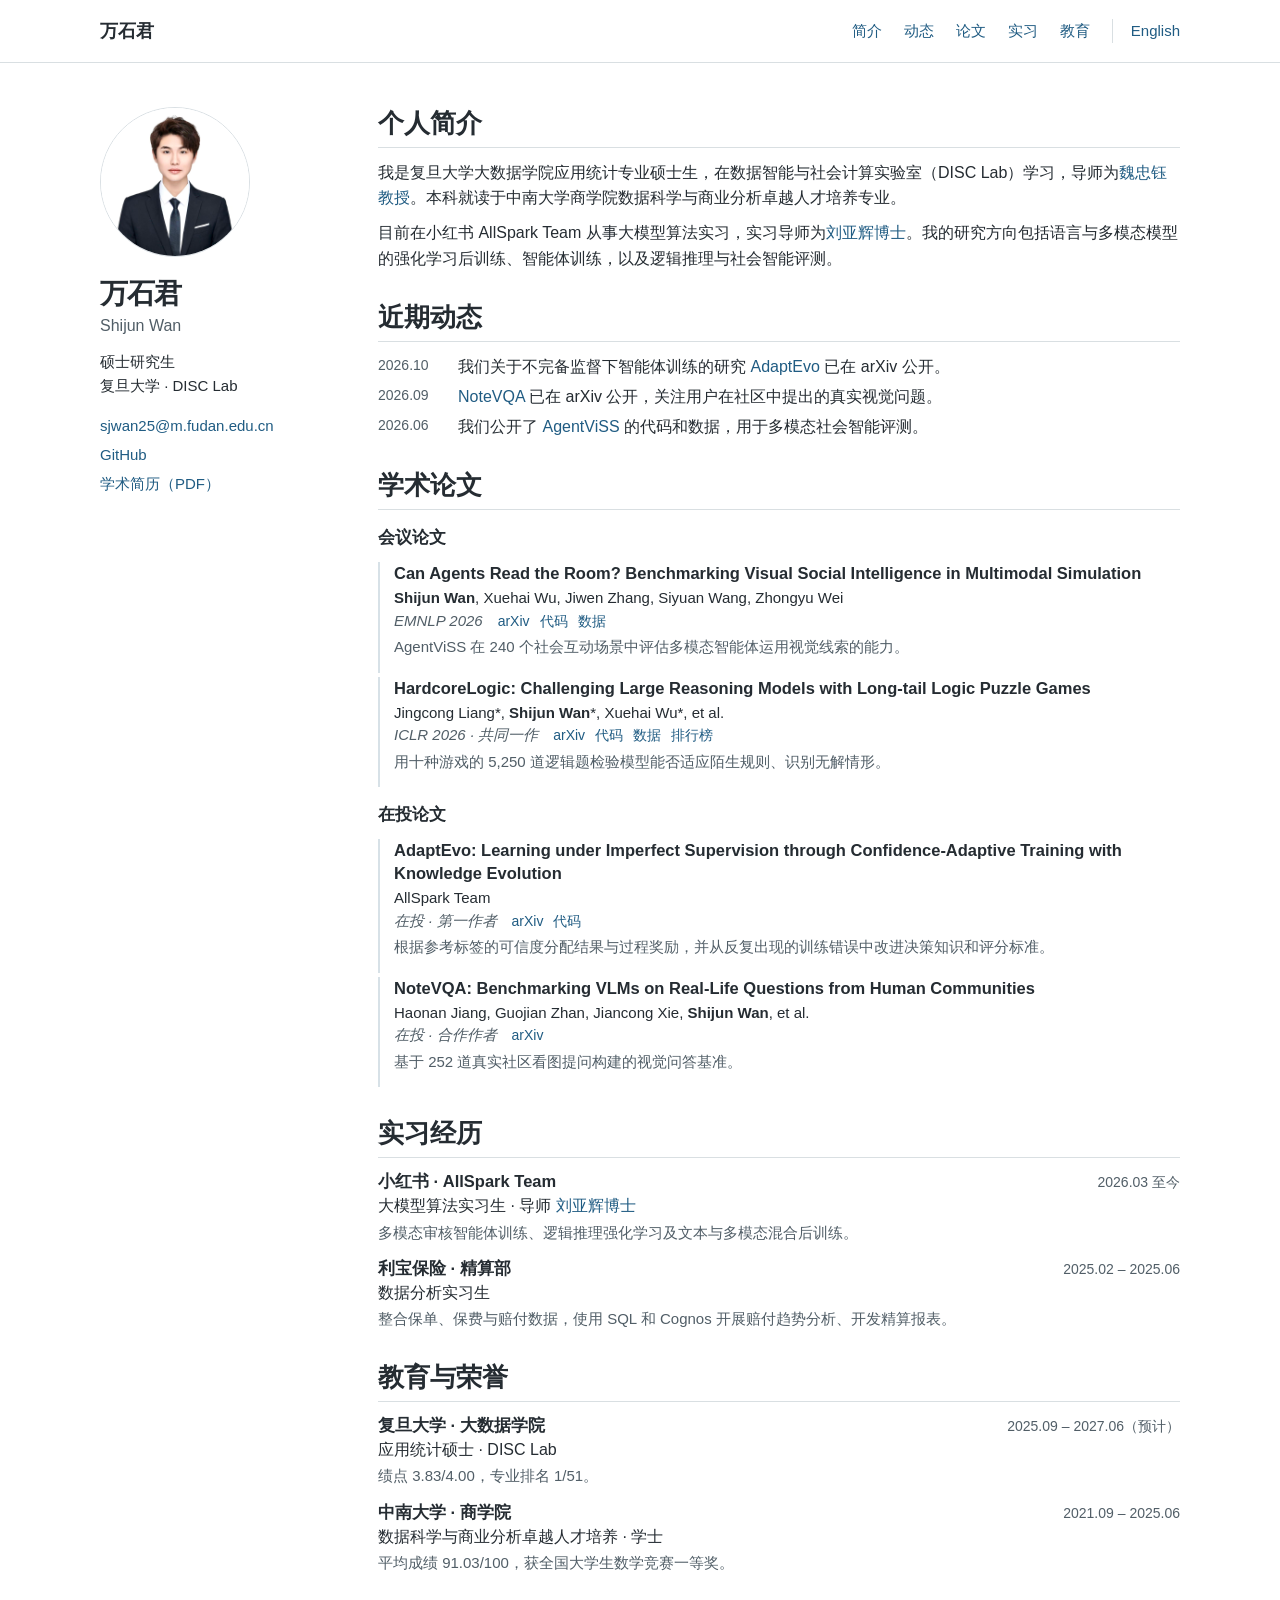
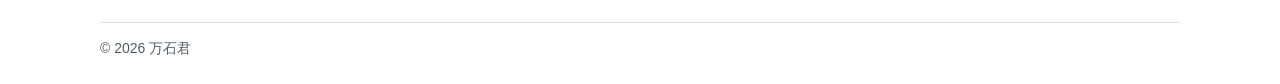
==== zh.html @ ed2e59ae "Publish bilingual academic homepage" ====
<!doctype html>
<html lang="zh-CN"><head><meta charset="utf-8"><meta name="viewport" content="width=device-width,initial-scale=1">
<title>万石君 | 学术主页</title><meta name="description" content="万石君，复旦大学 DISC Lab。研究方向为智能体后训练、多模态学习与逻辑推理。">
<link rel="stylesheet" href="site.css"><link rel="alternate" hreflang="en" href="index.html"><link rel="alternate" hreflang="zh-CN" href="zh.html"></head>
<body><a class="skip" href="#about">跳至正文</a>
<header><div class="top"><a class="home" href="#about">万石君</a><nav aria-label="栏目"><a href="#about">简介</a><a href="#news">动态</a><a href="#research">论文</a><a href="#experience">实习</a><a href="#education">教育</a><a class="lang" lang="en" href="index.html">English</a></nav></div></header>
<div class="layout"><aside aria-label="个人资料">
<img class="portrait" src="portrait.jpg" width="150" height="150" alt="万石君"><div><h1>万石君</h1><div class="other">Shijun Wan</div>
<p>硕士研究生<br>复旦大学 · DISC Lab</p><div class="side-links"><a href="mailto:sjwan25@m.fudan.edu.cn">sjwan25@m.fudan.edu.cn</a><a href="https://github.com/JunsWan">GitHub</a><a href="Shijun-Wan-CV.pdf">学术简历（PDF）</a></div></div></aside>
<main>
<section id="about"><h2>个人简介</h2>
<p>我是复旦大学大数据学院应用统计专业硕士生，在数据智能与社会计算实验室（DISC Lab）学习，导师为<a href="https://scholar.google.com/citations?user=AjLDxxgAAAAJ&amp;hl=en">魏忠钰教授</a>。本科就读于中南大学商学院数据科学与商业分析卓越人才培养专业。</p><p>目前在小红书 AllSpark Team 从事大模型算法实习，实习导师为<a href="https://yhlleo.github.io/">刘亚辉博士</a>。我的研究方向包括语言与多模态模型的强化学习后训练、智能体训练，以及逻辑推理与社会智能评测。</p>
</section>
<section id="news"><h2>近期动态</h2>
<ul class="news"><li><time>2026.10</time><div>我们关于不完备监督下智能体训练的研究 <a href="https://arxiv.org/abs/2610.11354">AdaptEvo</a> 已在 arXiv 公开。</div></li><li><time>2026.09</time><div><a href="https://arxiv.org/abs/2609.15695">NoteVQA</a> 已在 arXiv 公开，关注用户在社区中提出的真实视觉问题。</div></li><li><time>2026.06</time><div>我们公开了 <a href="https://github.com/JunsWan/AgentViSS">AgentViSS</a> 的代码和数据，用于多模态社会智能评测。</div></li></ul>
</section>
<section id="research"><h2>学术论文</h2>
<h3 class="subhead">会议论文</h3>
<article class="paper"><h4 lang="en"><a href="https://arxiv.org/abs/2606.15152">Can Agents Read the Room? Benchmarking Visual Social Intelligence in Multimodal Simulation</a></h4><div class="authors" lang="en"><strong>Shijun Wan</strong>, Xuehai Wu, Jiwen Zhang, Siyuan Wang, Zhongyu Wei</div><div class="publine"><em>EMNLP 2026</em><span class="resources"><a href="https://arxiv.org/abs/2606.15152">arXiv</a> <a href="https://github.com/JunsWan/AgentViSS">代码</a> <a href="https://huggingface.co/datasets/JunsWan/AgentViSS">数据</a></span></div><p>AgentViSS 在 240 个社会互动场景中评估多模态智能体运用视觉线索的能力。</p></article>
<article class="paper"><h4 lang="en"><a href="https://arxiv.org/abs/2510.12563">HardcoreLogic: Challenging Large Reasoning Models with Long-tail Logic Puzzle Games</a></h4><div class="authors" lang="en">Jingcong Liang*, <strong>Shijun Wan</strong>*, Xuehai Wu*, et al.</div><div class="publine"><em>ICLR 2026 · 共同一作</em><span class="resources"><a href="https://arxiv.org/abs/2510.12563">arXiv</a> <a href="https://github.com/ljcleo/hardcore-logic">代码</a> <a href="https://huggingface.co/datasets/xhWu-fd/HardcoreLogic">数据</a> <a href="https://huggingface.co/spaces/JunsWan/HardcoreLogic">排行榜</a></span></div><p>用十种游戏的 5,250 道逻辑题检验模型能否适应陌生规则、识别无解情形。</p></article>
<h3 class="subhead">在投论文</h3>
<article class="paper"><h4 lang="en"><a href="https://arxiv.org/abs/2610.11354">AdaptEvo: Learning under Imperfect Supervision through Confidence-Adaptive Training with Knowledge Evolution</a></h4><div class="authors" lang="en">AllSpark Team</div><div class="publine"><em>在投 · 第一作者</em><span class="resources"><a href="https://arxiv.org/abs/2610.11354">arXiv</a> <a href="https://github.com/AllSpark-Research/AdaptEvo">代码</a></span></div><p>根据参考标签的可信度分配结果与过程奖励，并从反复出现的训练错误中改进决策知识和评分标准。</p></article>
<article class="paper"><h4 lang="en"><a href="https://arxiv.org/abs/2609.15695">NoteVQA: Benchmarking VLMs on Real-Life Questions from Human Communities</a></h4><div class="authors" lang="en">Haonan Jiang, Guojian Zhan, Jiancong Xie, <strong>Shijun Wan</strong>, et al.</div><div class="publine"><em>在投 · 合作作者</em><span class="resources"><a href="https://arxiv.org/abs/2609.15695">arXiv</a></span></div><p>基于 252 道真实社区看图提问构建的视觉问答基准。</p></article>
</section>
<section id="experience"><h2>实习经历</h2>
<article class="record"><div class="record-top"><h3>小红书 · AllSpark Team</h3><span>2026.03 至今</span></div><div>大模型算法实习生 · 导师 <a href="https://yhlleo.github.io/">刘亚辉博士</a></div><p>多模态审核智能体训练、逻辑推理强化学习及文本与多模态混合后训练。</p></article><article class="record"><div class="record-top"><h3>利宝保险 · 精算部</h3><span>2025.02 – 2025.06</span></div><div>数据分析实习生</div><p>整合保单、保费与赔付数据，使用 SQL 和 Cognos 开展赔付趋势分析、开发精算报表。</p></article>
</section>
<section id="education"><h2>教育与荣誉</h2>
<article class="record"><div class="record-top"><h3>复旦大学 · 大数据学院</h3><span>2025.09 – 2027.06（预计）</span></div><div>应用统计硕士 · DISC Lab</div><p>绩点 3.83/4.00，专业排名 1/51。</p></article><article class="record"><div class="record-top"><h3>中南大学 · 商学院</h3><span>2021.09 – 2025.06</span></div><div>数据科学与商业分析卓越人才培养 · 学士</div><p>平均成绩 91.03/100，获全国大学生数学竞赛一等奖。</p></article>
</section>
</main></div><footer>© 2026 万石君</footer></body></html>
---- site.css ----
:root{--ink:#252c32;--muted:#515e67;--link:#205c83;--line:#d9dfe2;--width:1080px}
*{box-sizing:border-box}html{scroll-padding-top:25px}body{margin:0;background:white;color:var(--ink);font:16px/1.58 -apple-system,BlinkMacSystemFont,"Segoe UI","PingFang SC","Microsoft YaHei",sans-serif}a{color:var(--link);text-decoration:none}a:hover{text-decoration:underline;text-underline-offset:.18em}a:focus-visible{outline:2px solid var(--link);outline-offset:4px}header{border-bottom:1px solid var(--line)}.top,.layout,footer{width:min(var(--width),calc(100% - 64px));margin:auto}.top{min-height:62px;display:flex;align-items:center;justify-content:space-between;gap:20px}.home{color:var(--ink);font-size:18px;font-weight:650}nav{display:flex;gap:22px;align-items:center}nav a{font-size:15px}.lang{border-left:1px solid var(--line);padding-left:18px}.layout{display:grid;grid-template-columns:220px minmax(0,1fr);column-gap:58px;padding:44px 0}.portrait{display:block;width:150px;height:150px;object-fit:cover;border-radius:50%;border:1px solid #dae0e4;margin:0 0 19px}aside{align-self:start;position:sticky;top:22px}h1,h2,h3,h4,p{margin:0}h1{font-size:28px;line-height:1.25;letter-spacing:-.03em}.other{font-size:16px;color:var(--muted);margin:2px 0 12px}aside p,.side-links{font-size:15px;line-height:1.6}.side-links{display:grid;justify-items:start;gap:5px;margin-top:16px}main{min-width:0}section{margin-bottom:30px}section:last-child{margin-bottom:0}h2{font-family:Georgia,"Songti SC",serif;font-weight:600;font-size:26px;line-height:1.3;border-bottom:1px solid var(--line);padding-bottom:6px;margin-bottom:12px}#about p+p{margin-top:10px}.news{padding:0;margin:0;list-style:none}.news li{display:grid;grid-template-columns:72px 1fr;gap:8px;margin:5px 0}.news time,.record-top span{color:var(--muted);font-variant-numeric:tabular-nums;font-size:14px}.subhead{font-size:17px;margin:15px 0 10px}.paper{padding:0 0 14px 14px;border-left:2px solid #d7e1e7}.paper+.paper{margin-top:4px}.paper h4,.record h3{font-size:16.5px;line-height:1.4;font-weight:650}.paper h4 a{color:var(--ink)}.authors,.publine,.paper p,.record p{font-size:15px;line-height:1.5}.authors{margin-top:2px}.publine{display:flex;align-items:baseline;gap:5px 15px;flex-wrap:wrap}.publine em{color:var(--muted)}.resources{display:inline-flex;gap:10px;font-size:14px}.paper p{margin-top:4px;color:var(--muted)}.record+.record{margin-top:13px}.record-top{display:flex;align-items:baseline;justify-content:space-between;gap:12px}.record p{margin:3px 0;color:var(--muted)}footer{border-top:1px solid var(--line);padding:14px 0 25px;color:var(--muted);font-size:14px}.skip{position:absolute;left:-9999px}.skip:focus{left:10px;top:10px;background:white;padding:8px}
@media(max-width:800px){.layout{grid-template-columns:180px minmax(0,1fr);gap:25px}.top,.layout,footer{width:calc(100% - 40px)}nav{gap:13px}.home{display:none}.top{justify-content:center}.portrait{width:125px;height:125px}}
@media(max-width:620px){.layout{display:block;padding:22px 0}.top{min-height:48px}nav{flex-wrap:wrap;justify-content:center;gap:5px 12px;padding:8px 0}nav a{font-size:14px}.lang{padding-left:10px}aside{position:static;display:flex;gap:18px;align-items:flex-start;margin:0 0 25px}.portrait{width:84px;height:84px;margin:0}.other{margin:0 0 4px}.side-links{display:flex;flex-wrap:wrap;gap:3px 10px;margin-top:5px;overflow-wrap:anywhere}aside p,.side-links{font-size:14px}h1{font-size:23px}h2{font-size:23px}.record-top{display:block}.news li{grid-template-columns:58px 1fr}.news time{font-size:13px}}
@media print{header,footer,.skip{display:none}.layout{display:block;width:100%;padding:0}aside{position:static;margin-bottom:1em}.portrait{display:none}.side-links{display:flex;gap:1em}.paper,.record{break-inside:avoid}}
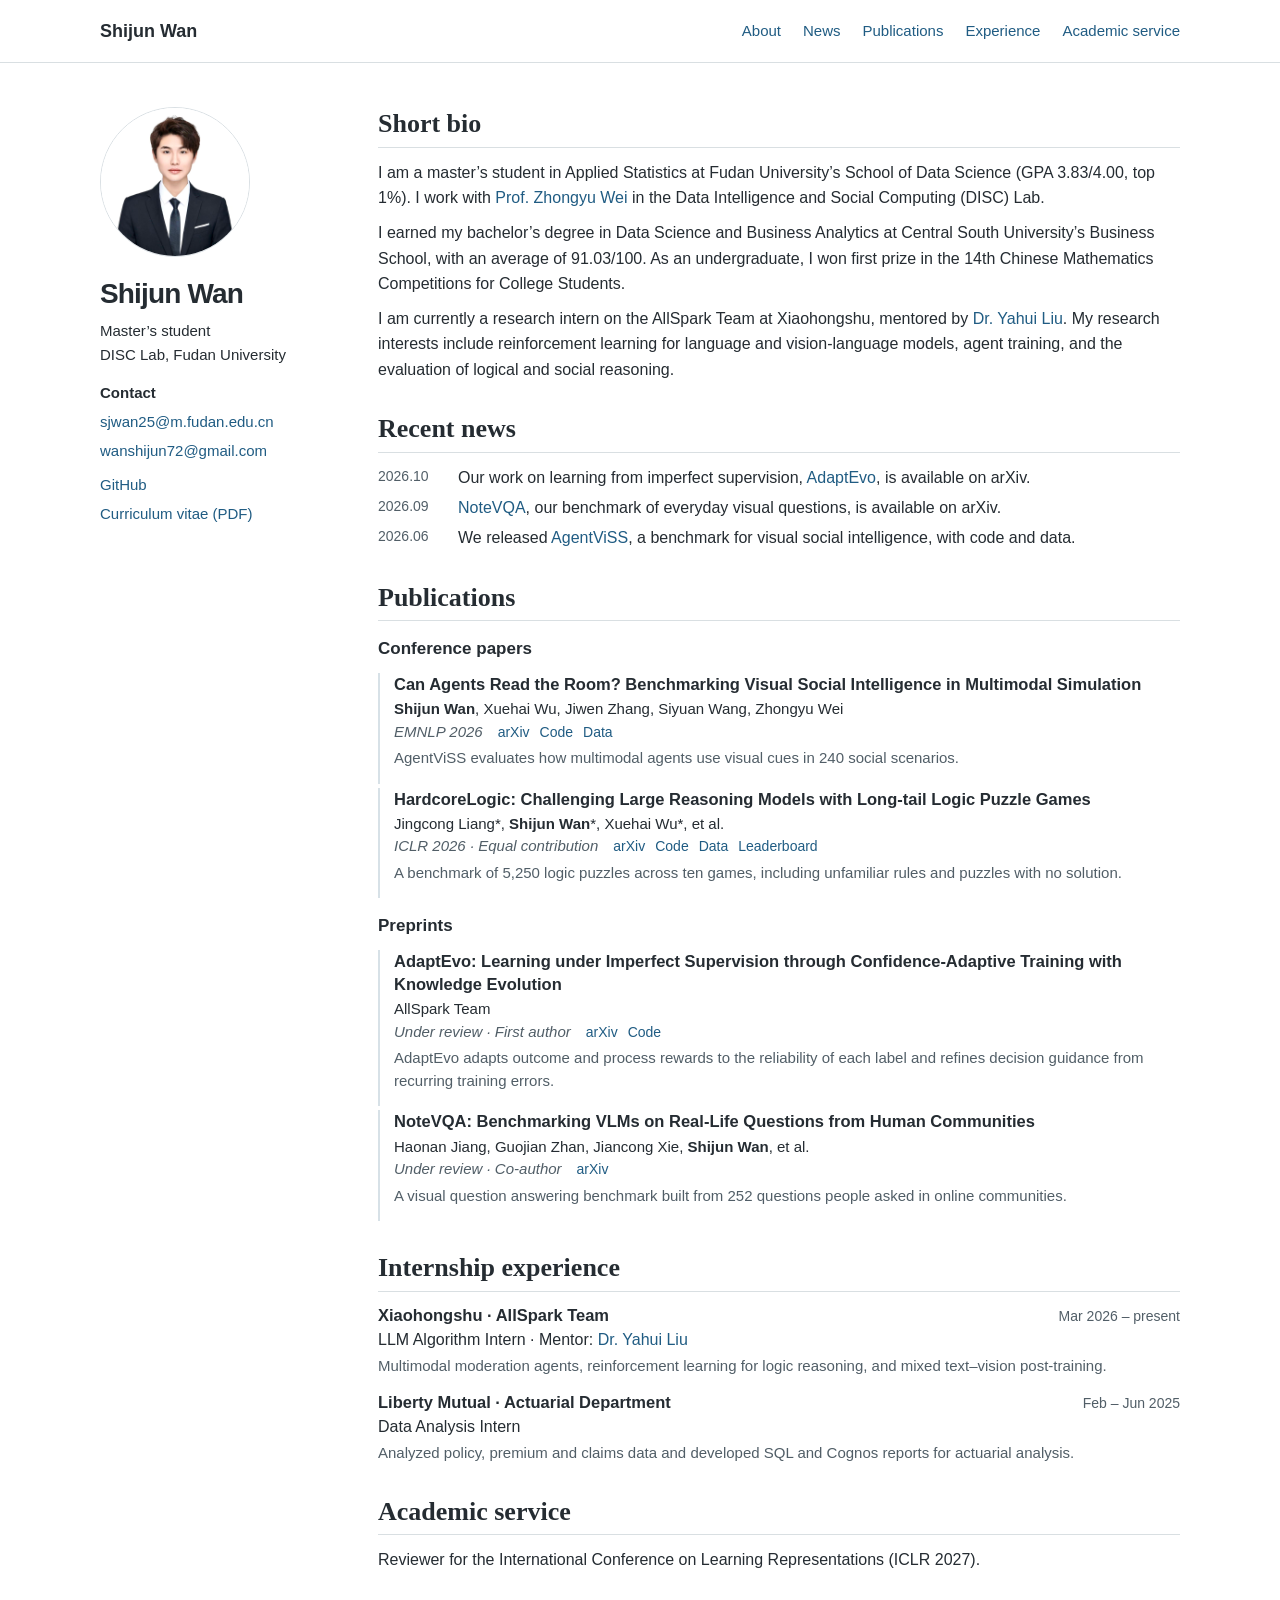
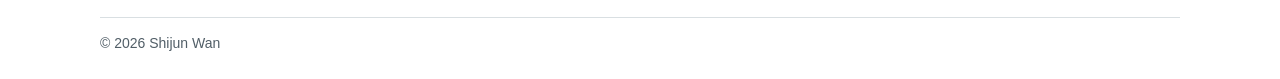
==== commit 100bf48b: "Consolidate the English profile and add contact and academic service" ====
--- a/zh.html
+++ b/zh.html
@@ -1,31 +1,10 @@
 <!doctype html>
-<html lang="zh-CN"><head><meta charset="utf-8"><meta name="viewport" content="width=device-width,initial-scale=1">
-<title>万石君 | 学术主页</title><meta name="description" content="万石君，复旦大学 DISC Lab。研究方向为智能体后训练、多模态学习与逻辑推理。">
-<link rel="stylesheet" href="site.css"><link rel="alternate" hreflang="en" href="index.html"><link rel="alternate" hreflang="zh-CN" href="zh.html"></head>
-<body><a class="skip" href="#about">跳至正文</a>
-<header><div class="top"><a class="home" href="#about">万石君</a><nav aria-label="栏目"><a href="#about">简介</a><a href="#news">动态</a><a href="#research">论文</a><a href="#experience">实习</a><a href="#education">教育</a><a class="lang" lang="en" href="index.html">English</a></nav></div></header>
-<div class="layout"><aside aria-label="个人资料">
-<img class="portrait" src="portrait.jpg" width="150" height="150" alt="万石君"><div><h1>万石君</h1><div class="other">Shijun Wan</div>
-<p>硕士研究生<br>复旦大学 · DISC Lab</p><div class="side-links"><a href="mailto:sjwan25@m.fudan.edu.cn">sjwan25@m.fudan.edu.cn</a><a href="https://github.com/JunsWan">GitHub</a><a href="Shijun-Wan-CV.pdf">学术简历（PDF）</a></div></div></aside>
-<main>
-<section id="about"><h2>个人简介</h2>
-<p>我是复旦大学大数据学院应用统计专业硕士生，在数据智能与社会计算实验室（DISC Lab）学习，导师为<a href="https://scholar.google.com/citations?user=AjLDxxgAAAAJ&amp;hl=en">魏忠钰教授</a>。本科就读于中南大学商学院数据科学与商业分析卓越人才培养专业。</p><p>目前在小红书 AllSpark Team 从事大模型算法实习，实习导师为<a href="https://yhlleo.github.io/">刘亚辉博士</a>。我的研究方向包括语言与多模态模型的强化学习后训练、智能体训练，以及逻辑推理与社会智能评测。</p>
-</section>
-<section id="news"><h2>近期动态</h2>
-<ul class="news"><li><time>2026.10</time><div>我们关于不完备监督下智能体训练的研究 <a href="https://arxiv.org/abs/2610.11354">AdaptEvo</a> 已在 arXiv 公开。</div></li><li><time>2026.09</time><div><a href="https://arxiv.org/abs/2609.15695">NoteVQA</a> 已在 arXiv 公开，关注用户在社区中提出的真实视觉问题。</div></li><li><time>2026.06</time><div>我们公开了 <a href="https://github.com/JunsWan/AgentViSS">AgentViSS</a> 的代码和数据，用于多模态社会智能评测。</div></li></ul>
-</section>
-<section id="research"><h2>学术论文</h2>
-<h3 class="subhead">会议论文</h3>
-<article class="paper"><h4 lang="en"><a href="https://arxiv.org/abs/2606.15152">Can Agents Read the Room? Benchmarking Visual Social Intelligence in Multimodal Simulation</a></h4><div class="authors" lang="en"><strong>Shijun Wan</strong>, Xuehai Wu, Jiwen Zhang, Siyuan Wang, Zhongyu Wei</div><div class="publine"><em>EMNLP 2026</em><span class="resources"><a href="https://arxiv.org/abs/2606.15152">arXiv</a> <a href="https://github.com/JunsWan/AgentViSS">代码</a> <a href="https://huggingface.co/datasets/JunsWan/AgentViSS">数据</a></span></div><p>AgentViSS 在 240 个社会互动场景中评估多模态智能体运用视觉线索的能力。</p></article>
-<article class="paper"><h4 lang="en"><a href="https://arxiv.org/abs/2510.12563">HardcoreLogic: Challenging Large Reasoning Models with Long-tail Logic Puzzle Games</a></h4><div class="authors" lang="en">Jingcong Liang*, <strong>Shijun Wan</strong>*, Xuehai Wu*, et al.</div><div class="publine"><em>ICLR 2026 · 共同一作</em><span class="resources"><a href="https://arxiv.org/abs/2510.12563">arXiv</a> <a href="https://github.com/ljcleo/hardcore-logic">代码</a> <a href="https://huggingface.co/datasets/xhWu-fd/HardcoreLogic">数据</a> <a href="https://huggingface.co/spaces/JunsWan/HardcoreLogic">排行榜</a></span></div><p>用十种游戏的 5,250 道逻辑题检验模型能否适应陌生规则、识别无解情形。</p></article>
-<h3 class="subhead">在投论文</h3>
-<article class="paper"><h4 lang="en"><a href="https://arxiv.org/abs/2610.11354">AdaptEvo: Learning under Imperfect Supervision through Confidence-Adaptive Training with Knowledge Evolution</a></h4><div class="authors" lang="en">AllSpark Team</div><div class="publine"><em>在投 · 第一作者</em><span class="resources"><a href="https://arxiv.org/abs/2610.11354">arXiv</a> <a href="https://github.com/AllSpark-Research/AdaptEvo">代码</a></span></div><p>根据参考标签的可信度分配结果与过程奖励，并从反复出现的训练错误中改进决策知识和评分标准。</p></article>
-<article class="paper"><h4 lang="en"><a href="https://arxiv.org/abs/2609.15695">NoteVQA: Benchmarking VLMs on Real-Life Questions from Human Communities</a></h4><div class="authors" lang="en">Haonan Jiang, Guojian Zhan, Jiancong Xie, <strong>Shijun Wan</strong>, et al.</div><div class="publine"><em>在投 · 合作作者</em><span class="resources"><a href="https://arxiv.org/abs/2609.15695">arXiv</a></span></div><p>基于 252 道真实社区看图提问构建的视觉问答基准。</p></article>
-</section>
-<section id="experience"><h2>实习经历</h2>
-<article class="record"><div class="record-top"><h3>小红书 · AllSpark Team</h3><span>2026.03 至今</span></div><div>大模型算法实习生 · 导师 <a href="https://yhlleo.github.io/">刘亚辉博士</a></div><p>多模态审核智能体训练、逻辑推理强化学习及文本与多模态混合后训练。</p></article><article class="record"><div class="record-top"><h3>利宝保险 · 精算部</h3><span>2025.02 – 2025.06</span></div><div>数据分析实习生</div><p>整合保单、保费与赔付数据，使用 SQL 和 Cognos 开展赔付趋势分析、开发精算报表。</p></article>
-</section>
-<section id="education"><h2>教育与荣誉</h2>
-<article class="record"><div class="record-top"><h3>复旦大学 · 大数据学院</h3><span>2025.09 – 2027.06（预计）</span></div><div>应用统计硕士 · DISC Lab</div><p>绩点 3.83/4.00，专业排名 1/51。</p></article><article class="record"><div class="record-top"><h3>中南大学 · 商学院</h3><span>2021.09 – 2025.06</span></div><div>数据科学与商业分析卓越人才培养 · 学士</div><p>平均成绩 91.03/100，获全国大学生数学竞赛一等奖。</p></article>
-</section>
-</main></div><footer>© 2026 万石君</footer></body></html>+<html lang="en">
+<head>
+  <meta charset="utf-8">
+  <title>Shijun Wan | Academic Homepage</title>
+  <link rel="canonical" href="https://junswan.github.io/">
+  <meta http-equiv="refresh" content="0; url=./">
+</head>
+<body><p><a href="./">Visit Shijun Wan’s homepage</a></p></body>
+</html>
